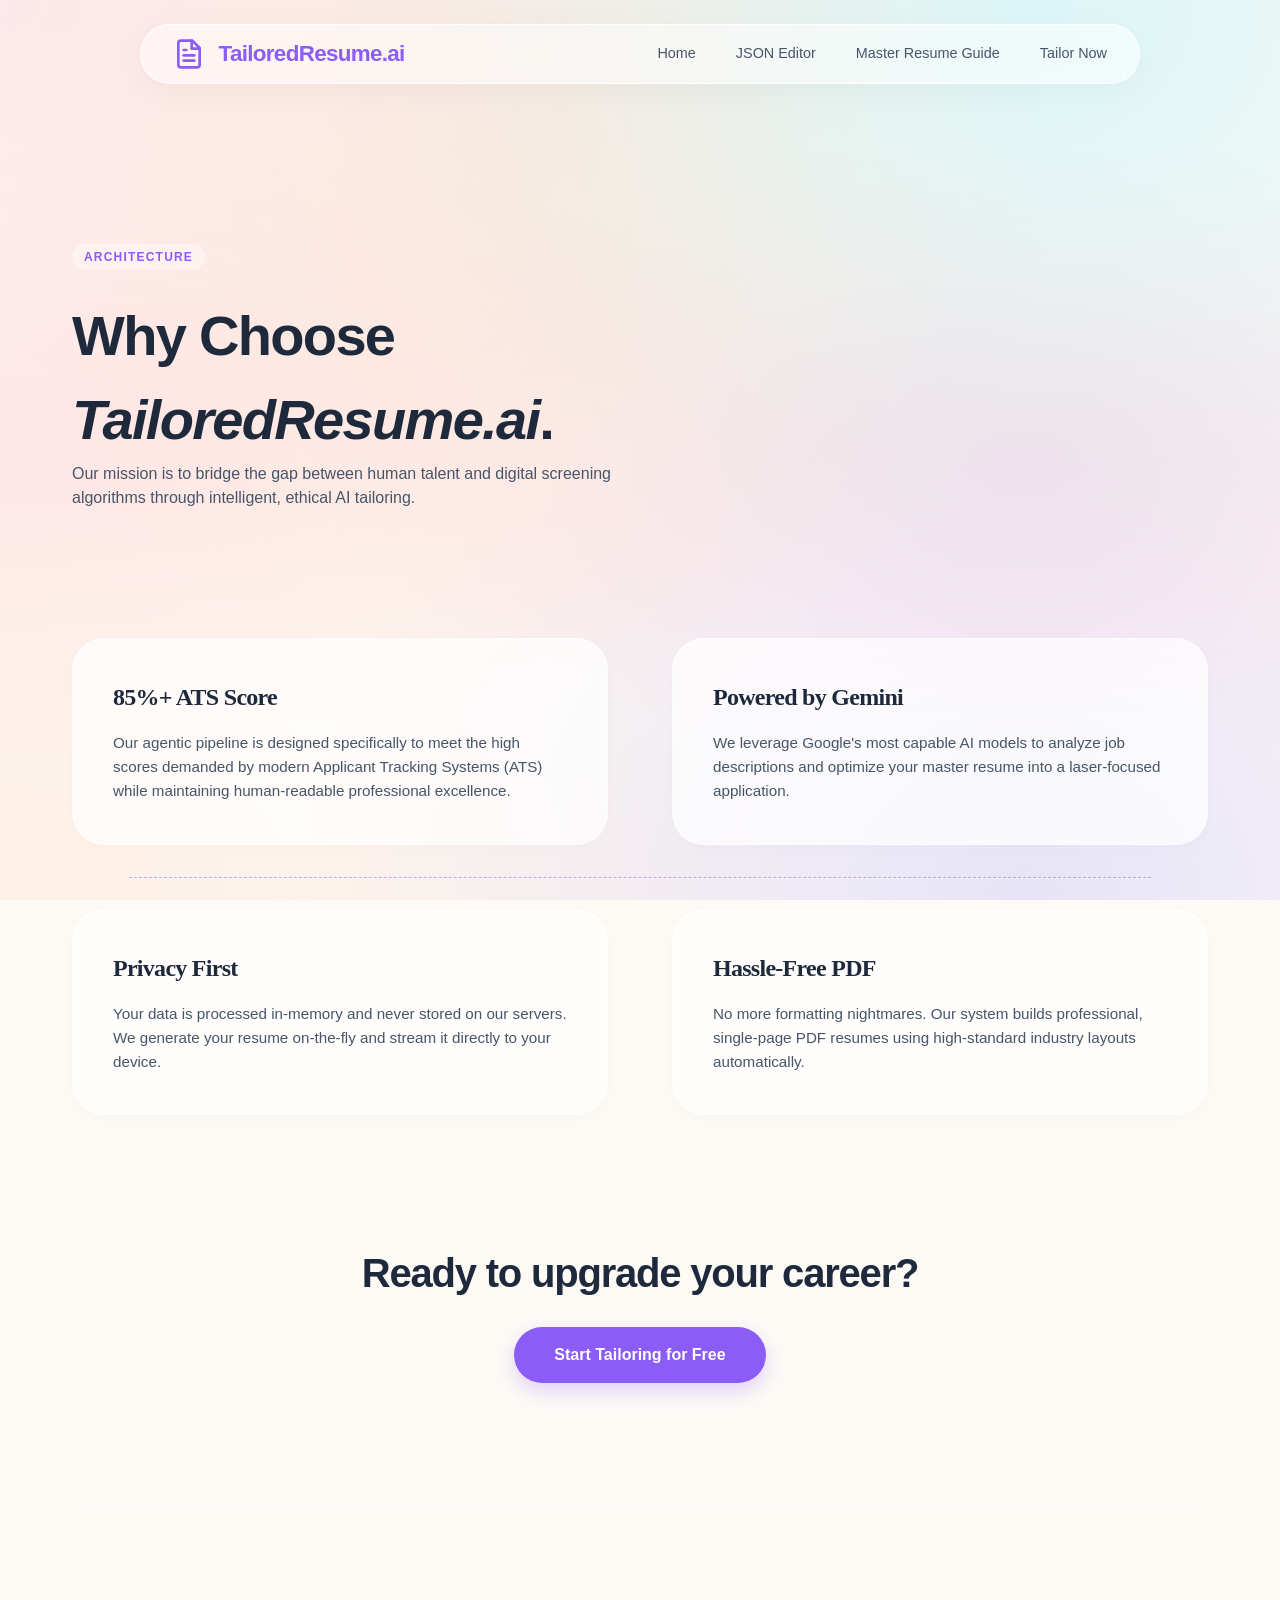
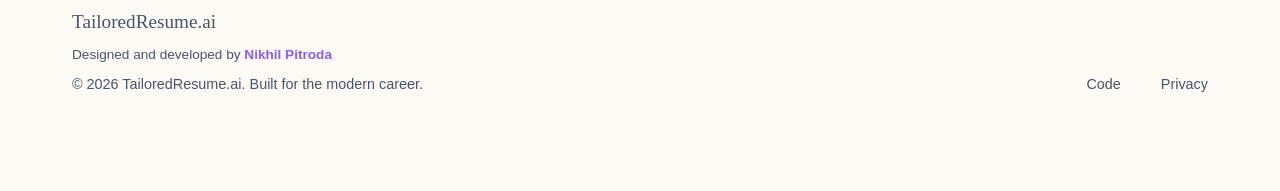
==== static/about.html @ 692249ba "Update authorship to Nikhil Pitroda and fix homepage layout" ====
<html lang="en" prefix="og: https://ogp.me/ns#">
<head>
    <meta charset="UTF-8">
    <meta name="viewport" content="width=device-width, initial-scale=1.0">
    <title>About | Precision AI Resume Architecture | TailoredResume.ai</title>
    <meta name="description" content="Discover the elite Agentic AI architecture by Nikhil Pitroda. TailoredResume.ai: Precision Scriptorium engine for advanced career resume development and ATS optimization.">
    <meta name="keywords" content="TailoredResume.ai, Nikhil Pitroda, Agentic AI, Precision Scriptorium, Student Career AI, AI Resume Tech, CV Tailoring Agent, resume optimization architecture">
    <meta name="author" content="Nikhil Pitroda">
    <meta name="robots" content="index, follow">
    
    <meta property="og:type" content="article">
    <meta property="og:url" content="https://tailored-resume-ai.vercel.app/about">
    <meta property="og:title" content="Architecture & Mission | TailoredResume.ai by Nikhil Pitroda">
    <meta property="og:description" content="Discover the elite AI technology behind our resume tailoring engine.">
    <meta property="og:image" content="https://tailored-resume-ai.vercel.app/og-image.png">
    <meta property="og:site_name" content="TailoredResume.ai">

    <meta property="twitter:card" content="summary_large_image">
    <meta property="twitter:title" content="Precision Resume Architecture | Nikhil Pitroda">
    <meta property="twitter:image" content="https://tailored-resume-ai.vercel.app/og-image.png">

    <link rel="canonical" href="https://tailored-resume-ai.vercel.app/about" />
    <link rel="icon" href="favicon.svg" type="image/svg+xml">
    <link rel="stylesheet" href="css/styles.css">

    <!-- Structured Data: Breadcrumbs -->
    <script type="application/ld+json">
    {
      "@context": "https://schema.org",
      "@type": "BreadcrumbList",
      "itemListElement": [{
        "@type": "ListItem",
        "position": 1,
        "name": "Home",
        "item": "https://tailored-resume-ai.vercel.app/"
      },{
        "@type": "ListItem",
        "position": 2,
        "name": "About",
        "item": "https://tailored-resume-ai.vercel.app/about"
      }]
    }
    </script>
</head>
<body id="top">

    <header>
        <div class="header-inner">
            <a href="/" class="logo">
                <svg xmlns="http://www.w3.org/2000/svg" width="24" height="24" viewBox="0 0 24 24" fill="none" stroke="currentColor" stroke-width="2" stroke-linecap="round" stroke-linejoin="round"><path d="M14.5 2H6a2 2 0 0 0-2 2v16a2 2 0 0 0 2 2h12a2 2 0 0 0 2-2V7.5L14.5 2z"/><polyline points="14 2 14 8 20 8"/><line x1="16" y1="13" x2="8" y2="13"/><line x1="16" y1="17" x2="8" y2="17"/><line x1="10" y1="9" x2="8" y2="9"/></svg>
                <span>TailoredResume.ai</span>
            </a>
            <nav class="nav-links">
                <a href="/">Home</a>
                <a href="/editor">JSON Editor</a>
                <a href="/guide">Master Resume Guide</a>
                <a href="/input">Tailor Now</a>
            </nav>
        </div>
    </header>

    <main class="container">

        <section style="margin-bottom: 4rem; padding: 8.5rem 0 4rem;">
            <div class="badge">Architecture</div>
            <h1 style="font-size: 3.5rem;">Why Choose <br><i>TailoredResume.ai</i>.</h1>
            <p style="color:var(--text-secondary); max-width: 600px;">Our mission is to bridge the gap between human talent and digital screening algorithms through intelligent, ethical AI tailoring.</p>
        </section>

        <div class="sections-grid" style="grid-template-columns: repeat(2, 1fr); gap: 4rem; margin-top: 2rem;">
            <div class="stat-card">
                <h3>85%+ ATS Score</h3>
                <p>Our agentic pipeline is designed specifically to meet the high scores demanded by modern Applicant Tracking Systems (ATS) while maintaining human-readable professional excellence.</p>
            </div>
            <div class="stat-card">
                <h3>Powered by Gemini</h3>
                <p>We leverage Google's most capable AI models to analyze job descriptions and optimize your master resume into a laser-focused application.</p>
            </div>
            <div class="stat-card">
                <h3>Privacy First</h3>
                <p>Your data is processed in-memory and never stored on our servers. We generate your resume on-the-fly and stream it directly to your device.</p>
            </div>
            <div class="stat-card">
                <h3>Hassle-Free PDF</h3>
                <p>No more formatting nightmares. Our system builds professional, single-page PDF resumes using high-standard industry layouts automatically.</p>
            </div>
        </div>

        <section style="margin: 8rem 0; text-align: center;">
            <h2 style="font-size: 2.5rem; margin-bottom: 1.5rem;">Ready to upgrade your career?</h2>
            <a href="/input" class="btn btn-primary">Start Tailoring for Free</a>
        </section>

        <footer>
            <div style="display: flex; justify-content: space-between; align-items: flex-end; width: 100%;">
                <div>
                    <p style="font-family: 'Newsreader', serif; font-size: 1.2rem; margin-bottom: 0.5rem;">TailoredResume.ai</p>
                    <p style="font-size: 0.85rem; color: var(--text-secondary); margin-bottom: 0.5rem;">
                        Designed and developed by <a href="#" target="_blank" style="color: var(--primary-accent); text-decoration: none; font-weight: 600;">Nikhil Pitroda</a>
                    </p>
                    <p>&copy; 2026 TailoredResume.ai. Built for the modern career.</p>
                </div>
                <div class="nav-links">
                    <a href="https://github.com/krish1440/TailoredResume.ai" target="_blank">Code</a>
                    <a href="/privacy">Privacy</a>
                </div>
            </div>
        </footer>
    </div>

    <button id="back-to-top" class="back-to-top" title="Go to top">
        <svg xmlns="http://www.w3.org/2000/svg" width="20" height="20" viewBox="0 0 24 24" fill="none"
            stroke="currentColor" stroke-width="2" stroke-linecap="round" stroke-linejoin="round">
            <polyline points="18 15 12 9 6 15" />
        </svg>
    </button>

    <script src="js/common.js"></script>
</body>
</html>
---- static/css/styles.css ----
/* Scroll to Top Button */
.back-to-top {
    position: fixed;
    bottom: 30px;
    right: 30px;
    width: 45px;
    height: 45px;
    background: var(--surface);
    color: var(--primary-accent);
    border: 1px solid var(--outline);
    border-radius: 50%;
    display: flex;
    align-items: center;
    justify-content: center;
    cursor: pointer;
    opacity: 0;
    visibility: hidden;
    transition: var(--transition-smooth);
    z-index: 1000;
    box-shadow: 0 4px 15px rgba(0,0,0,0.05);
}

.back-to-top.visible {
    opacity: 1;
    visibility: visible;
}

.back-to-top:hover {
    background: var(--primary-accent);
    color: white;
    transform: translateY(-5px);
    box-shadow: 0 8px 25px rgba(217, 119, 6, 0.2);
}


@import url('https://fonts.googleapis.com/css2?family=Nunito:wght@400;500;600;700;800;900&display=swap');

:root {
    /* Design Tokens: VibeSync Pastel */
    --bg-primary: #fdfaf6;
    --text-primary: #1e293b;
    --text-secondary: #475569;
    --surface: rgba(255, 255, 255, 0.7);
    --surface-low: rgba(255, 255, 255, 0.4);
    --surface-high: #ffffff;
    --primary-accent: #8b5cf6;
    --primary-dim: #ddd6fe;
    --outline: rgba(255, 255, 255, 0.6);
    --radius-sm: 16px;
    --radius-md: 24px;
    --radius-xl: 32px;
    --radius-pill: 9999px;
    --shadow-ambient: 0 10px 40px rgba(139, 92, 246, 0.15);
    --transition-smooth: all 0.4s cubic-bezier(0.16, 1, 0.3, 1);
    --primary-gradient: linear-gradient(135deg, #a78bfa 0%, #8b5cf6 100%);
    --pastel-mesh: radial-gradient(at 40% 20%, hsla(28,100%,74%,0.15) 0px, transparent 50%),
                   radial-gradient(at 80% 0%, hsla(189,100%,56%,0.15) 0px, transparent 50%),
                   radial-gradient(at 0% 50%, hsla(355,100%,93%,0.5) 0px, transparent 50%),
                   radial-gradient(at 80% 50%, hsla(340,100%,76%,0.15) 0px, transparent 50%),
                   radial-gradient(at 0% 100%, hsla(22,100%,77%,0.15) 0px, transparent 50%),
                   radial-gradient(at 80% 100%, hsla(242,100%,70%,0.15) 0px, transparent 50%),
                   radial-gradient(at 0% 0%, hsla(343,100%,76%,0.15) 0px, transparent 50%);
}

* {
    margin: 0;
    padding: 0;
    box-sizing: border-box;
}

body {
    font-family: 'Nunito', -apple-system, BlinkMacSystemFont, "Segoe UI", Roboto, Helvetica, Arial, sans-serif;
    background-color: var(--bg-primary);
    background-image: var(--pastel-mesh);
    background-attachment: fixed;
    color: var(--text-primary);
    line-height: 1.5;
    -webkit-font-smoothing: antialiased;
    overflow-x: hidden;
}

h1, h2, h3, h4 {
    font-weight: 800;
    letter-spacing: -0.03em;
}

.container {
    max-width: 1200px;
    margin: 0 auto;
    padding: 0 2rem;
}

/* Header */
header {
    width: 100%;
    max-width: 1000px;
    margin: 1.5rem auto;
    position: sticky;
    top: 1.5rem;
    z-index: 100;
    background: rgba(255, 255, 255, 0.5);
    backdrop-filter: blur(20px);
    border: 1px solid rgba(255, 255, 255, 0.8);
    border-radius: var(--radius-pill);
    transition: var(--transition-smooth);
    box-shadow: 0 8px 32px rgba(0, 0, 0, 0.04);
}

.header-inner {
    display: flex;
    justify-content: space-between;
    align-items: center;
    padding: 0.75rem 2rem;
}

.logo {
    display: flex;
    align-items: center;
    gap: 0.85rem;
    font-size: 1.4rem;
    color: var(--primary-accent);
    font-weight: 800;
    text-decoration: none;
    letter-spacing: -0.03em;
}

.logo svg {
    color: var(--primary-accent);
    width: 32px;
    height: 32px;
}

.nav-links {
    display: flex;
    gap: 2.5rem;
}

.nav-links a {
    text-decoration: none;
    color: var(--text-secondary);
    font-size: 0.9rem;
    font-weight: 500;
    transition: var(--transition-smooth);
    position: relative;
}

.nav-links a::after {
    content: '';
    position: absolute;
    bottom: -4px;
    left: 0;
    width: 0;
    height: 1px;
    background: var(--primary-accent);
    transition: var(--transition-smooth);
}

.nav-links a:hover {
    color: var(--text-primary);
}

.nav-links a:hover::after {
    width: 100%;
}

/* Hero Section */
.hero {
    padding: 8.5rem 0 7rem;
    text-align: left;
    max-width: 800px;
    position: relative;
}

.background-visuals {
    position: absolute;
    top: 50%;
    right: -20%;
    transform: translateY(-50%);
    width: 600px;
    height: 600px;
    z-index: -1;
    pointer-events: none;
}

.bg-shape {
    position: absolute;
    filter: blur(1px);
    animation: float 20s infinite alternate cubic-bezier(0.4, 0, 0.2, 1);
}

.bg-shape-1 {
    top: 10%;
    right: 20%;
    animation-duration: 25s;
}

.bg-shape-2 {
    bottom: 20%;
    right: 40%;
    animation-delay: -5s;
    animation-duration: 30s;
}

.bg-shape-3 {
    top: 40%;
    right: 10%;
    animation-delay: -10s;
    animation-duration: 35s;
}

@keyframes float {
    0% { transform: translateY(0) rotate(0deg) scale(1); }
    33% { transform: translateY(-40px) rotate(5deg) scale(1.05); }
    66% { transform: translateY(20px) rotate(-5deg) scale(0.95); }
    100% { transform: translateY(0) rotate(0deg) scale(1); }
}

.hero h1 {
    font-size: 4.5rem;
    line-height: 1.1;
    margin-bottom: 2rem;
    animation: fadeInUp 0.8s ease-out;
}

.hero p {
    font-size: 1.25rem;
    color: var(--text-secondary);
    margin-bottom: 3rem;
    line-height: 1.6;
    animation: fadeInUp 1s ease-out;
}

@keyframes fadeInUp {
    from { opacity: 0; transform: translateY(20px); }
    to { opacity: 1; transform: translateY(0); }
}

.btn {
    display: inline-flex;
    align-items: center;
    justify-content: center;
    padding: 1rem 2.5rem;
    border-radius: var(--radius-pill);
    font-weight: 700;
    text-decoration: none;
    cursor: pointer;
    transition: var(--transition-smooth);
    border: none;
    font-family: 'Nunito', sans-serif;
    font-size: 1rem;
}

.btn-primary {
    background: var(--primary-accent);
    color: white;
    box-shadow: 0 8px 20px rgba(139, 92, 246, 0.25);
}

.btn-primary:hover {
    transform: translateY(-3px) scale(1.02);
    box-shadow: 0 12px 25px rgba(139, 92, 246, 0.35);
    filter: brightness(1.05);
}

.btn-secondary {
    background: white;
    color: var(--text-primary);
    box-shadow: 0 4px 15px rgba(0, 0, 0, 0.05);
    border: 1px solid var(--outline);
}

.btn-secondary:hover {
    background: #f8fafc;
    transform: translateY(-2px);
    box-shadow: 0 8px 25px rgba(0, 0, 0, 0.08);
}


/* Home Page Content */
.badge {
    display: inline-block;
    padding: 0.25rem 0.75rem;
    background: var(--surface-low);
    color: var(--primary-accent);
    border-radius: var(--radius-md);
    font-size: 0.75rem;
    font-weight: 700;
    letter-spacing: 0.1em;
    text-transform: uppercase;
    margin-bottom: 1.5rem;
}

/* Cards & Sections */
.sections-grid {
    display: grid;
    grid-template-columns: repeat(auto-fit, minmax(250px, 1fr));
    gap: 2rem;
    margin-top: 4rem;
}

/* Feature/Stat Cards */
.stat-card {
    padding: 2.5rem;
    background: var(--surface);
    border-radius: var(--radius-xl);
    border: 1px solid var(--outline);
    transition: var(--transition-smooth);
    position: relative;
    overflow: hidden;
    display: flex;
    flex-direction: column;
    justify-content: flex-start;
    box-shadow: 0 4px 15px rgba(0, 0, 0, 0.02);
}

.stat-card:hover {
    transform: translateY(-8px);
    box-shadow: var(--shadow-ambient);
    border-color: rgba(94, 23, 235, 0.3);
}

.stat-card h3 {
    margin-bottom: 0.5rem;
    font-size: 1.25rem;
}

.stat-card p {
    color: var(--text-secondary);
    font-size: 0.95rem;
    line-height: 1.6;
}

.stat-card::before {
    content: "";
    position: absolute;
    top: 0;
    left: 0;
    width: 2px;
    height: 0;
    background: var(--primary-accent);
    transition: var(--transition-smooth);
}

.stat-card:hover {
    transform: translateY(-12px);
    box-shadow: var(--shadow-ambient);
    background: var(--surface);
}

.stat-card:hover::before {
    height: 100%;
}

.stat-card h3 {
    font-family: 'Newsreader', serif;
    font-size: 1.5rem;
    margin-bottom: 1rem;
    color: var(--text-primary);
}

.stat-card p {
    font-size: 0.95rem;
    color: var(--text-secondary);
    line-height: 1.6;
}

/* Steps Connection Decorative Element */
@media (min-width: 992px) {
    .sections-grid {
        position: relative;
    }
    
    .sections-grid::after {
        content: "";
        position: absolute;
        top: 50%;
        left: 5%;
        right: 5%;
        height: 1px;
        background: var(--outline);
        z-index: -1;
        opacity: 0.5;
        border-top: 1px dashed var(--primary-accent);
    }
}

/* Form Styles */
.card {
    background: var(--surface);
    padding: 4rem;
    border-radius: var(--radius-sm);
    box-shadow: var(--shadow-ambient);
    margin: 4rem 0;
    border: 1px solid var(--outline);
}

.input-group {
    margin-bottom: 3rem;
}

.input-group label {
    display: block;
    margin-bottom: 1rem;
    font-size: 0.8rem;
    font-weight: 600;
    letter-spacing: 0.1em;
    text-transform: uppercase;
    color: var(--text-secondary);
}

textarea, input[type="text"] {
    width: 100%;
    padding: 1.25rem;
    border: none;
    border-bottom: 1px solid var(--outline);
    background: var(--surface-low);
    font-family: 'Inter', sans-serif;
    font-size: 1rem;
    transition: var(--transition-smooth);
    border-radius: var(--radius-sm);
}

textarea:focus, input[type="text"]:focus {
    outline: none;
    border-bottom-color: var(--primary-accent);
    background: var(--surface);
}

/* Result / Preview */
.result-grid {
    display: grid;
    grid-template-columns: 1fr 340px;
    gap: 4rem;
    margin-top: 4rem;
}

#resume-preview {
    background: white;
    padding: 5rem;
    border-radius: var(--radius-sm);
    box-shadow: var(--shadow-ambient);
    font-size: 0.9rem;
    color: #333;
    min-height: 1000px;
    border: 1px solid var(--outline);
}

.sidebar {
    position: sticky;
    top: 6rem;
    height: fit-content;
}

.score-display {
    text-align: center;
    padding: 3rem;
    background: var(--surface);
    border-radius: var(--radius-sm);
    border: 1px solid var(--outline);
    margin-bottom: 2rem;
}

.score-circle {
    width: 120px;
    height: 120px;
    border: 8px solid var(--surface-low);
    border-top: 8px solid var(--primary-accent);
    border-radius: 50%;
    display: flex;
    align-items: center;
    justify-content: center;
    margin: 0 auto 1.5rem;
    font-size: 2rem;
    font-family: 'Newsreader', serif;
    font-weight: 700;
}

/* Insight Bars */
.insight-row {
    margin-bottom: 1.5rem;
}

.insight-label {
    display: flex;
    justify-content: space-between;
    font-size: 0.8rem;
    font-weight: 600;
    color: var(--text-primary);
    margin-bottom: 0.5rem;
}

.progress-bar {
    width: 100%;
    height: 4px;
    background: var(--surface-low);
    border-radius: 2px;
    overflow: hidden;
}

.progress-fill {
    height: 100%;
    background: var(--primary-accent);
    border-radius: 2px;
    transition: width 1.5s cubic-bezier(0.16, 1, 0.3, 1);
}

/* Loading Overlay */
#loading {
    display: none;
    position: fixed;
    top: 0; left: 0; right: 0; bottom: 0;
    background: rgba(250, 249, 247, 0.95);
    z-index: 1000;
    justify-content: center;
    align-items: center;
    flex-direction: column;
    animation: fadeIn 0.3s ease;
}

.loading-overlay {
    position: fixed;
    top: 0;
    left: 0;
    width: 100%;
    height: 100%;
    background: rgba(10, 12, 11, 0.95); /* Deep obsidian background */
    backdrop-filter: blur(12px);
    display: none; /* Controlled by JS */
    justify-content: center;
    align-items: center;
    z-index: 9999;
    flex-direction: column;
}

.loading-spinner {
    width: 60px;
    height: 60px;
    border: 3px solid rgba(217, 119, 6, 0.1);
    border-top: 3px solid var(--primary-accent);
    border-radius: 50%;
    animation: spin 1s linear infinite;
    margin-bottom: 2rem;
}

.loading-overlay p {
    color: var(--primary-accent) !important;
    font-family: 'Newsreader', serif;
    font-size: 1.8rem;
    font-weight: 500;
    letter-spacing: 0.05em;
    text-shadow: 0 4px 10px rgba(0,0,0,0.3);
}

@keyframes spin {
    0% { transform: rotate(0deg); }
    100% { transform: rotate(360deg); }
}

@keyframes fadeOut {
    from { opacity: 1; }
    to { opacity: 0; }
}

@keyframes fadeIn {
    from { opacity: 0; }
    to { opacity: 1; }
}

.spinner {
    width: 60px;
    height: 60px;
    border: 2px solid var(--outline);
    border-top: 2px solid var(--primary-accent);
    border-radius: 50%;
    animation: spin 1.2s cubic-bezier(0.5, 0, 0.5, 1) infinite;
}

@keyframes spin {
    0% { transform: rotate(0deg); }
    100% { transform: rotate(360deg); }
}

footer {
    padding: 6rem 0;
    margin-top: 4rem;
    border-top: 1px solid var(--outline);
    text-align: left;
}

footer p {
    color: var(--text-secondary);
    font-size: 0.9rem;
}

/* Modal Styles */
.modal-overlay {
    position: fixed;
    top: 0; left: 0; right: 0; bottom: 0;
    background: rgba(26, 28, 27, 0.4);
    backdrop-filter: blur(8px);
    z-index: 2000;
    display: none;
    align-items: center;
    justify-content: center;
    padding: 2rem;
}

.modal-overlay.active {
    display: flex;
    animation: fadeIn 0.4s ease;
}

.modal-card {
    background: var(--bg-primary);
    padding: 4rem;
    max-width: 500px;
    width: 100%;
    border-radius: var(--radius-sm);
    box-shadow: 0 40px 100px rgba(0,0,0,0.15);
    text-align: left;
    position: relative;
    border: 1px solid var(--outline);
    animation: modalSlide 0.5s cubic-bezier(0.16, 1, 0.3, 1);
}

.modal-card h2 {
    font-size: 2.2rem;
    margin-bottom: 1.5rem;
    line-height: 1.2;
}

.modal-card p {
    color: var(--text-secondary);
    font-size: 1.1rem;
    line-height: 1.6;
}

@keyframes modalSlide {
    from { transform: translateY(30px) scale(0.98); opacity: 0; }
    to { transform: translateY(0) scale(1); opacity: 1; }
}

@media (max-width: 768px) {
    header { padding: 1.5rem 0; }
    .hero h1 { font-size: 3rem; }
    .sections-grid { grid-template-columns: 1fr; }
    .modal-card { padding: 2.5rem; }
}




/* Toast Notifications: The Elegant Feedback */
.toast-container {
    position: fixed;
    bottom: 2rem;
    right: 2rem;
    z-index: 9999;
    display: flex;
    flex-direction: column;
    gap: 1rem;
    pointer-events: none;
}

.toast {
    background: var(--surface);
    color: var(--text-primary);
    padding: 1rem 1.5rem;
    border-radius: var(--radius-sm);
    box-shadow: 0 10px 30px rgba(0, 0, 0, 0.1);
    border: 1px solid var(--outline);
    display: flex;
    align-items: center;
    gap: 1rem;
    font-size: 0.9rem;
    font-weight: 500;
    pointer-events: auto;
    animation: slideIn 0.4s cubic-bezier(0.16, 1, 0.3, 1);
    min-width: 300px;
}

.toast.success {
    border-left: 4px solid #10b981;
}

.toast.error {
    border-left: 4px solid #ef4444;
}

@keyframes slideIn {
    from { opacity: 0; transform: translateX(30px); }
    to { opacity: 1; transform: translateX(0); }
}

@keyframes fadeOut {
    to { opacity: 0; transform: translateY(10px); }
}

/* Profile Builder Form */
.item-card {
    background: var(--surface);
    border-radius: var(--radius-md);
    padding: 2.5rem;
    margin-bottom: 2rem;
    position: relative;
    border: 1px solid var(--outline); /* Felt border */
    transition: var(--transition-smooth);
}

.item-card:hover {
    background: var(--surface-low);
    transform: translateY(-2px);
    box-shadow: var(--shadow-ambient);
}

.item-card h4 {
    color: var(--primary-accent);
    margin-bottom: 2rem;
    font-family: 'Newsreader', serif;
    font-size: 1.4rem;
    font-weight: 600;
}

.form-section {
    background: white;
    border: 1px solid var(--border-color);
    border-radius: 12px;
    padding: 2rem;
    margin-bottom: 2rem;
    transition: transform 0.3s ease, border-color 0.3s ease;
}

.form-section:hover {
    border-color: var(--primary-accent);
}

.form-section h3 {
    font-family: 'Newsreader', serif;
    font-size: 1.5rem;
    margin-bottom: 1.5rem;
    display: flex;
    align-items: center;
    gap: 10px;
    color: var(--text-primary);
}

.form-row {
    display: grid;
    grid-template-columns: 1fr 1fr;
    gap: 1.5rem;
    margin-bottom: 1.2rem;
}

@media (max-width: 768px) {
    .form-row {
        grid-template-columns: 1fr;
    }
}

.form-group label {
    display: block;
    font-family: 'Manrope', sans-serif;
    font-size: 0.75rem;
    font-weight: 600;
    text-transform: uppercase;
    letter-spacing: 0.05em;
    color: var(--text-secondary);
    margin-bottom: 0.65rem;
}

.form-group input, 
.form-group textarea {
    width: 100%;
    padding: 0.75rem 0;
    font-family: 'Inter', sans-serif;
    font-size: 1rem;
    color: var(--text-primary);
    background: transparent;
    border: none;
    border-bottom: 1px solid var(--outline);
    border-radius: 0;
    transition: var(--transition-smooth);
}

.form-group input:focus, 
.form-group textarea:focus {
    outline: none;
    border-bottom: 1px solid var(--primary-accent);
}

.bullet-item {
    display: flex;
    gap: 10px;
    margin-bottom: 0.8rem;
}

.remove-btn {
    background: transparent;
    color: #ef4444;
    border: 1px solid rgba(239, 68, 68, 0.2);
    border-radius: var(--radius-sm);
    padding: 0.25rem 0.75rem;
    cursor: pointer;
    font-size: 0.85rem;
    font-weight: 600;
    transition: var(--transition-smooth);
}

.remove-btn:hover {
    background: #fef2f2;
    border-color: #ef4444;
}

.add-btn {
    background: var(--surface-low);
    color: var(--primary-accent);
    border: 1px dashed var(--primary-accent);
    border-radius: var(--radius-sm);
    padding: 1rem;
    width: 100%;
    cursor: pointer;
    font-weight: 600;
    font-size: 0.75rem;
    text-transform: uppercase;
    letter-spacing: 0.1em;
    margin-top: 1.5rem;
    transition: var(--transition-smooth);
}

.add-btn:hover {
    background: var(--surface-high);
    border-style: solid;
}

.form-tabs {
    display: flex;
    gap: 1rem;
    margin-bottom: 3rem;
}

.tab-btn {
    padding: 1rem 2rem;
    background: var(--surface-low);
    border: 1px solid var(--outline);
    color: var(--text-secondary);
    border-radius: var(--radius-sm);
    cursor: pointer;
    font-weight: 500;
    transition: var(--transition-smooth);
}

.tab-btn.active {
    background: var(--primary-accent);
    color: white;
    border-color: var(--primary-accent);
    box-shadow: 0 10px 20px rgba(217, 119, 6, 0.1);
}

/* Version 1.1 */

/* 
    Mobile Experience Warning: The Precision Scriptorium 
    Designed for small screens to guide towards desktop for better UI interaction.
*/
#mobile-warning {
    display: none;
    position: fixed;
    top: 0;
    left: 0;
    width: 100vw;
    height: 100vh;
    background: var(--bg-primary);
    background-image: 
        radial-gradient(circle at 2px 2px, rgba(217, 119, 6, 0.05) 1px, transparent 0);
    background-size: 30px 30px;
    z-index: 99999;
    padding: 2.5rem 1.5rem;
    overflow-y: auto;
    flex-direction: column;
    align-items: center;
}

@media (max-width: 992px) {
    body.mobile-blocked #mobile-warning {
        display: flex !important;
    }
    body.mobile-blocked > *:not(#mobile-warning) {
        display: none !important;
    }
    body.mobile-blocked {
        overflow: hidden !important;
        background: var(--bg-primary);
    }
}

/* Global Responsiveness for Informational Pages */
@media (max-width: 768px) {
    .container {
        padding: 0 1.5rem;
    }
    h1 {
        font-size: 2.5rem !important;
    }
    .hero {
        padding: 5rem 0 3rem;
    }
    .sections-grid {
        grid-template-columns: 1fr !important;
        gap: 2rem;
    }
    .stat-card {
        padding: 2rem;
    }
    header .header-inner {
        padding: 1rem 1.5rem;
    }
    .nav-links {
        gap: 1.25rem;
    }
    .nav-links a {
        font-size: 0.8rem;
    }
    footer {
        flex-direction: column;
        align-items: flex-start !important;
        gap: 2rem;
        padding: 4rem 0;
    }
    .card {
        padding: 2rem;
    }
    #pdf-preview-frame {
        height: 600px !important;
    }
}

.mw-container {
    max-width: 500px;
    width: 100%;
    display: flex;
    flex-direction: column;
    gap: 3rem;
    animation: fadeInUp 0.8s cubic-bezier(0.16, 1, 0.3, 1);
}

.mw-header {
    margin-top: 2rem;
}

.mw-logo {
    display: flex;
    align-items: center;
    justify-content: center;
    gap: 0.75rem;
    font-family: 'Newsreader', serif;
    font-size: 1.8rem;
    font-style: italic;
    color: var(--text-primary);
    font-weight: 700;
    text-decoration: none;
}

.mw-logo svg {
    color: var(--primary-accent);
}

.mw-hero {
    background: var(--surface);
    padding: 3rem 2rem;
    border-radius: var(--radius-sm);
    border: 1px solid var(--outline);
    box-shadow: var(--shadow-ambient);
    position: relative;
    overflow: hidden;
    text-align: center;
}

.mw-hero::after {
    content: "";
    position: absolute;
    top: 0;
    right: 0;
    width: 100px;
    height: 100px;
    background: radial-gradient(circle, rgba(217, 119, 6, 0.08) 0%, transparent 70%);
    pointer-events: none;
}

.mw-hero h2 {
    font-size: 2rem;
    line-height: 1.2;
    margin-bottom: 1.5rem;
    color: var(--text-primary);
    font-family: 'Newsreader', serif;
}

.mw-hero p {
    color: var(--text-secondary);
    font-size: 1.05rem;
    line-height: 1.6;
}

.mw-pulse-icon {
    width: 64px;
    height: 64px;
    background: var(--surface-low);
    border-radius: 50%;
    display: flex;
    align-items: center;
    justify-content: center;
    margin: 0 auto 2rem;
    color: var(--primary-accent);
    animation: pulseGlow 2s infinite;
}

@keyframes pulseGlow {
    0% { box-shadow: 0 0 0 0 rgba(217, 119, 6, 0.2); }
    70% { box-shadow: 0 0 0 20px rgba(217, 119, 6, 0); }
    100% { box-shadow: 0 0 0 0 rgba(217, 119, 6, 0); }
}

.mw-app-details {
    text-align: left;
}

.mw-app-details h3 {
    font-size: 1.3rem;
    margin-bottom: 2rem;
    border-bottom: 1px solid var(--outline);
    padding-bottom: 1rem;
    font-family: 'Newsreader', serif;
}

.mw-step {
    display: flex;
    gap: 1.5rem;
    margin-bottom: 2rem;
}

.mw-step-num {
    font-family: 'Newsreader', serif;
    font-size: 1.5rem;
    font-weight: 700;
    color: var(--primary-accent);
    opacity: 0.5;
    flex-shrink: 0;
}

.mw-step-content h4 {
    font-size: 1.1rem;
    margin-bottom: 0.5rem;
    font-family: 'Manrope', sans-serif;
    font-weight: 700;
}

.mw-step-content p {
    font-size: 0.95rem;
    color: var(--text-secondary);
    line-height: 1.5;
}

.mw-footer {
    margin-top: auto;
    padding: 3rem 0 2rem;
    border-top: 1px solid var(--outline);
    width: 100%;
    text-align: center;
}

.mw-footer p {
    font-size: 0.85rem;
    color: var(--text-secondary);
}

.mw-footer span {
    color: var(--primary-accent);
    font-weight: 600;
}

.mw-footer .code-policy {
    margin-top: 0.75rem;
    font-family: 'Newsreader', serif;
    font-style: italic;
    font-size: 1.2rem;
    color: var(--text-primary);
    display: flex;
    flex-direction: column;
    gap: 0.25rem;
}

.mw-footer .code-policy-sub {
    font-size: 0.75rem;
    letter-spacing: 0.1em;
    text-transform: uppercase;
    color: var(--primary-accent);
    font-style: normal;
    font-weight: 700;
}

/* Loading Overlay Apple Light Theme */
.loading-overlay {
    position: fixed;
    top: 0; left: 0; right: 0; bottom: 0;
    background: rgba(255, 255, 255, 0.85);
    backdrop-filter: blur(10px);
    z-index: 9999;
    display: flex;
    align-items: center;
    justify-content: center;
    flex-direction: column;
}

.loading-steps-container {
    background: var(--surface);
    padding: 3rem;
    border-radius: var(--radius-xl);
    box-shadow: var(--shadow-ambient);
    border: 1px solid var(--outline);
    width: 100%;
    max-width: 400px;
    display: flex;
    flex-direction: column;
    gap: 1.5rem;
}

.loading-step {
    display: flex;
    align-items: center;
    gap: 1rem;
    color: var(--text-secondary);
    font-size: 1.1rem;
    font-weight: 500;
    transition: var(--transition-smooth);
    opacity: 0.4;
}

.loading-step.active {
    opacity: 1;
    color: var(--text-primary);
}

.loading-step.completed {
    opacity: 1;
}

.step-icon {
    width: 28px;
    height: 28px;
    border-radius: 50%;
    border: 2px solid currentColor;
    display: flex;
    align-items: center;
    justify-content: center;
    transition: var(--transition-smooth);
}

.step-icon svg {
    width: 16px;
    height: 16px;
    stroke: currentColor;
    stroke-width: 3;
    stroke-linecap: round;
    stroke-linejoin: round;
    fill: none;
    opacity: 0;
    transform: scale(0.5);
    transition: all 0.3s cubic-bezier(0.175, 0.885, 0.32, 1.275);
}

.loading-step.active .step-icon {
    border-color: var(--primary-accent);
    color: var(--primary-accent);
    animation: pulse-border 1.5s infinite;
}

.loading-step.completed .step-icon {
    background: var(--primary-accent);
    border-color: var(--primary-accent);
    color: white;
}

.loading-step.completed .step-icon svg {
    opacity: 1;
    transform: scale(1);
}

@keyframes pulse-border {
    0% { box-shadow: 0 0 0 0 rgba(94, 23, 235, 0.4); }
    70% { box-shadow: 0 0 0 10px rgba(94, 23, 235, 0); }
    100% { box-shadow: 0 0 0 0 rgba(94, 23, 235, 0); }
}

/* Akiflow-style Landing Page Styles */
.hero-bg-blur {
    position: absolute;
    top: 0; left: 0; right: 0; bottom: 0;
    overflow: hidden;
    z-index: -1;
    pointer-events: none;
}
.hero-bg-blur::before,
.hero-bg-blur::after {
    content: "";
    position: absolute;
    width: 60vw;
    height: 60vw;
    border-radius: 50%;
    filter: blur(120px);
    opacity: 0.15;
    animation: float-blur 12s ease-in-out infinite alternate;
}
.hero-bg-blur::before {
    background: #5e17eb;
    top: -20%;
    left: -10%;
}
.hero-bg-blur::after {
    background: #0ea5e9;
    bottom: -20%;
    right: -10%;
    animation-delay: -6s;
    animation-duration: 15s;
}

@keyframes float-blur {
    0% { transform: translate(0, 0) scale(1); }
    100% { transform: translate(5%, 5%) scale(1.1); }
}

.hero-pill {
    display: inline-flex;
    align-items: center;
    gap: 8px;
    padding: 6px 16px;
    background: rgba(94, 23, 235, 0.05);
    color: var(--primary-accent);
    border: 1px solid rgba(94, 23, 235, 0.15);
    border-radius: 100px;
    font-size: 0.85rem;
    font-weight: 600;
    margin-bottom: 1.5rem;
    animation: fade-in-up 0.6s ease-out forwards;
    opacity: 0;
}

.hero-title-container h1 {
    font-size: 4rem;
    line-height: 1.1;
    letter-spacing: -0.03em;
    font-weight: 800;
    margin-bottom: 1rem;
    animation: fade-in-up 0.8s ease-out forwards;
    opacity: 0;
}

.hero-gradient-text {
    background: var(--primary-gradient);
    -webkit-background-clip: text;
    -webkit-text-fill-color: transparent;
    display: inline-block;
}

.hero-subtitle {
    font-size: 1.25rem;
    color: var(--text-secondary);
    max-width: 650px;
    margin: 0 auto 2rem auto;
    animation: fade-in-up 1s ease-out forwards;
    opacity: 0;
}

.hero-subtitle strong {
    color: var(--primary-accent);
    font-weight: 600;
}

.hero-cta-container {
    animation: fade-in-up 1.2s ease-out forwards;
    opacity: 0;
    display: flex;
    flex-direction: column;
    align-items: center;
    gap: 1.5rem;
}

.hero-cta-btn {
    background: var(--primary-accent);
    color: white;
    font-size: 1.1rem;
    font-weight: 600;
    padding: 14px 32px;
    border-radius: 12px;
    text-decoration: none;
    transition: var(--transition-smooth);
    box-shadow: 0 4px 15px rgba(94, 23, 235, 0.3);
}

.hero-cta-btn:hover {
    background: var(--primary-dim);
    transform: translateY(-2px);
    box-shadow: 0 8px 25px rgba(94, 23, 235, 0.4);
}

.hero-trust {
    display: flex;
    flex-direction: column;
    align-items: center;
    gap: 8px;
    font-size: 0.85rem;
    font-weight: 600;
}
.hero-avatars {
    display: flex;
    align-items: center;
}
.hero-avatars img {
    width: 32px;
    height: 32px;
    border-radius: 50%;
    border: 2px solid white;
    margin-left: -10px;
}
.hero-avatars img:first-child { margin-left: 0; }
.hero-stars {
    color: #fbbf24;
    letter-spacing: 2px;
}

/* Dashboard Mockup Section */
.dashboard-mockup-section {
    position: relative;
    margin-top: 4rem;
    animation: fade-in-up 1.5s ease-out forwards;
    opacity: 0;
    display: flex;
    justify-content: center;
}

.dashboard-mockup-img {
    width: 100%;
    max-width: 1000px;
    border-radius: var(--radius-xl);
    box-shadow: 0 20px 40px rgba(0, 0, 0, 0.1);
    border: 1px solid var(--outline);
    position: relative;
    z-index: 2;
}

.floating-icon {
    position: absolute;
    width: 48px;
    height: 48px;
    background: white;
    border-radius: 12px;
    box-shadow: 0 10px 25px rgba(0,0,0,0.1);
    display: flex;
    align-items: center;
    justify-content: center;
    z-index: 3;
    animation: float-icon 6s ease-in-out infinite;
}

.icon-pdf { top: -20px; left: 10%; color: #ef4444; animation-delay: 0s; }
.icon-ai { top: 30%; right: -20px; color: var(--primary-accent); animation-delay: 1.5s; }
.icon-check { bottom: 20%; left: -20px; color: #10b981; animation-delay: 3s; }

@keyframes fade-in-up {
    from { opacity: 0; transform: translateY(30px); }
    to { opacity: 1; transform: translateY(0); }
}

@keyframes float-icon {
    0% { transform: translateY(0px); }
    50% { transform: translateY(-15px); }
    100% { transform: translateY(0px); }
}

/* SaaS Dashboard UI Overrides */
.form-tabs {
    display: inline-flex;
    background: var(--surface-low);
    padding: 6px;
    border-radius: var(--radius-xl);
    margin-bottom: 2.5rem;
    border: 1px solid var(--outline);
}

.tab-btn {
    padding: 10px 24px;
    border: none;
    background: transparent;
    border-radius: var(--radius-md);
    font-weight: 600;
    color: var(--text-secondary);
    cursor: pointer;
    transition: var(--transition-smooth);
    font-family: inherit;
    font-size: 0.95rem;
}

.tab-btn.active {
    background: var(--surface);
    color: var(--primary-accent);
    box-shadow: 0 4px 12px rgba(0,0,0,0.05);
}

.tab-btn:hover:not(.active) {
    color: var(--text-primary);
}

input[type="text"], input[type="email"], textarea {
    width: 100%;
    padding: 14px 18px;
    border: 1px solid var(--outline);
    border-radius: var(--radius-md);
    background: var(--surface-high);
    font-family: inherit;
    font-size: 0.95rem;
    color: var(--text-primary);
    transition: var(--transition-smooth);
    box-shadow: inset 0 2px 4px rgba(0,0,0,0.02);
}

input[type="text"]:focus, input[type="email"]:focus, textarea:focus {
    outline: none;
    border-color: var(--primary-accent);
    box-shadow: 0 0 0 4px rgba(94, 23, 235, 0.15);
}

.form-section, .card {
    background: var(--surface);
    border: 1px solid var(--outline);
    border-radius: var(--radius-xl);
    padding: 2.5rem;
    box-shadow: 0 8px 30px rgba(0,0,0,0.03);
    margin-bottom: 2rem;
}

/* Results Page SVG Ring */
.score-ring-container {
    position: relative;
    width: 200px;
    height: 200px;
    margin: 0 auto;
}

.score-ring-container svg {
    transform: rotate(-90deg);
    width: 100%;
    height: 100%;
}

.score-ring-container circle {
    fill: transparent;
    stroke-width: 12;
    r: 85;
    cx: 100;
    cy: 100;
}

.ring-bg {
    stroke: var(--surface-low);
}

.ring-progress {
    stroke: url(#score-gradient);
    stroke-linecap: round;
    color: var(--primary-accent);
    font-weight: 600;
}

.hero-cta-container {
    animation: fade-in-up 1.2s ease-out forwards;
    opacity: 0;
    display: flex;
    flex-direction: column;
    align-items: center;
    gap: 1.5rem;
}

.hero-cta-btn {
    background: var(--primary-accent);
    color: white;
    font-size: 1.1rem;
    font-weight: 600;
    padding: 14px 32px;
    border-radius: 12px;
    text-decoration: none;
    transition: var(--transition-smooth);
    box-shadow: 0 4px 15px rgba(94, 23, 235, 0.3);
}

.hero-cta-btn:hover {
    background: var(--primary-dim);
    transform: translateY(-2px);
    box-shadow: 0 8px 25px rgba(94, 23, 235, 0.4);
}

.hero-trust {
    display: flex;
    flex-direction: column;
    align-items: center;
    gap: 8px;
    font-size: 0.85rem;
    font-weight: 600;
}
.hero-avatars {
    display: flex;
    align-items: center;
}
.hero-avatars img {
    width: 32px;
    height: 32px;
    border-radius: 50%;
    border: 2px solid white;
    margin-left: -10px;
}
.hero-avatars img:first-child { margin-left: 0; }
.hero-stars {
    color: #fbbf24;
    letter-spacing: 2px;
}

/* Dashboard Mockup Section */
.dashboard-mockup-section {
    position: relative;
    margin-top: 4rem;
    animation: fade-in-up 1.5s ease-out forwards;
    opacity: 0;
    display: flex;
    justify-content: center;
}

.dashboard-mockup-img {
    width: 100%;
    max-width: 1000px;
    border-radius: var(--radius-xl);
    box-shadow: 0 20px 40px rgba(0, 0, 0, 0.1);
    border: 1px solid var(--outline);
    position: relative;
    z-index: 2;
}

.floating-icon {
    position: absolute;
    width: 48px;
    height: 48px;
    background: white;
    border-radius: 12px;
    box-shadow: 0 10px 25px rgba(0,0,0,0.1);
    display: flex;
    align-items: center;
    justify-content: center;
    z-index: 3;
    animation: float-icon 6s ease-in-out infinite;
}

.icon-pdf { top: -20px; left: 10%; color: #ef4444; animation-delay: 0s; }
.icon-ai { top: 30%; right: -20px; color: var(--primary-accent); animation-delay: 1.5s; }
.icon-check { bottom: 20%; left: -20px; color: #10b981; animation-delay: 3s; }

@keyframes fade-in-up {
    from { opacity: 0; transform: translateY(30px); }
    to { opacity: 1; transform: translateY(0); }
}

@keyframes float-icon {
    0% { transform: translateY(0px); }
    50% { transform: translateY(-15px); }
    100% { transform: translateY(0px); }
}

/* SaaS Dashboard UI Overrides */
.form-tabs {
    display: inline-flex;
    background: var(--surface-low);
    padding: 6px;
    border-radius: var(--radius-xl);
    margin-bottom: 2.5rem;
    border: 1px solid var(--outline);
}

.tab-btn {
    padding: 10px 24px;
    border: none;
    background: transparent;
    border-radius: var(--radius-md);
    font-weight: 600;
    color: var(--text-secondary);
    cursor: pointer;
    transition: var(--transition-smooth);
    font-family: inherit;
    font-size: 0.95rem;
}

.tab-btn.active {
    background: var(--surface);
    color: var(--primary-accent);
    box-shadow: 0 4px 12px rgba(0,0,0,0.05);
}

.tab-btn:hover:not(.active) {
    color: var(--text-primary);
}

input[type="text"], input[type="email"], textarea {
    width: 100%;
    padding: 14px 18px;
    border: 1px solid var(--outline);
    border-radius: var(--radius-md);
    background: var(--surface-high);
    font-family: inherit;
    font-size: 0.95rem;
    color: var(--text-primary);
    transition: var(--transition-smooth);
    box-shadow: inset 0 2px 4px rgba(0,0,0,0.02);
}

input[type="text"]:focus, input[type="email"]:focus, textarea:focus {
    outline: none;
    border-color: var(--primary-accent);
    box-shadow: 0 0 0 4px rgba(94, 23, 235, 0.15);
}

.form-section, .card {
    background: var(--surface);
    border: 1px solid var(--outline);
    border-radius: var(--radius-xl);
    padding: 2.5rem;
    box-shadow: 0 8px 30px rgba(0,0,0,0.03);
    margin-bottom: 2rem;
}

/* Results Page SVG Ring */
.score-ring-container {
    position: relative;
    width: 200px;
    height: 200px;
    margin: 0 auto;
}

.score-ring-container svg {
    transform: rotate(-90deg);
    width: 100%;
    height: 100%;
}

.score-ring-container circle {
    fill: transparent;
    stroke-width: 12;
    r: 85;
    cx: 100;
    cy: 100;
}

.ring-bg {
    stroke: var(--surface-low);
}

.ring-progress {
    stroke: url(#score-gradient);
    stroke-linecap: round;
    stroke-dasharray: 534; /* 2 * PI * 85 */
    stroke-dashoffset: 534;
    transition: stroke-dashoffset 2s cubic-bezier(0.16, 1, 0.3, 1);
}

.score-text {
    position: absolute;
    top: 50%;
    left: 50%;
    transform: translate(-50%, -50%);
    font-size: 3.5rem;
    font-weight: 800;
    color: var(--text-primary);
}

@keyframes scan-laser {
    0% { top: 10%; opacity: 0; }
    15% { opacity: 1; }
    85% { opacity: 1; }
    100% { top: 75%; opacity: 0; }
}

.scanner-laser {
    position: absolute;
    width: 120%;
    left: -10%;
    height: 3px;
    background-color: var(--primary-accent);
    box-shadow: 0 0 8px var(--primary-accent), 0 0 15px var(--primary-accent);
    animation: scan-laser 1.5s ease-in-out infinite alternate;
    border-radius: 2px;
}
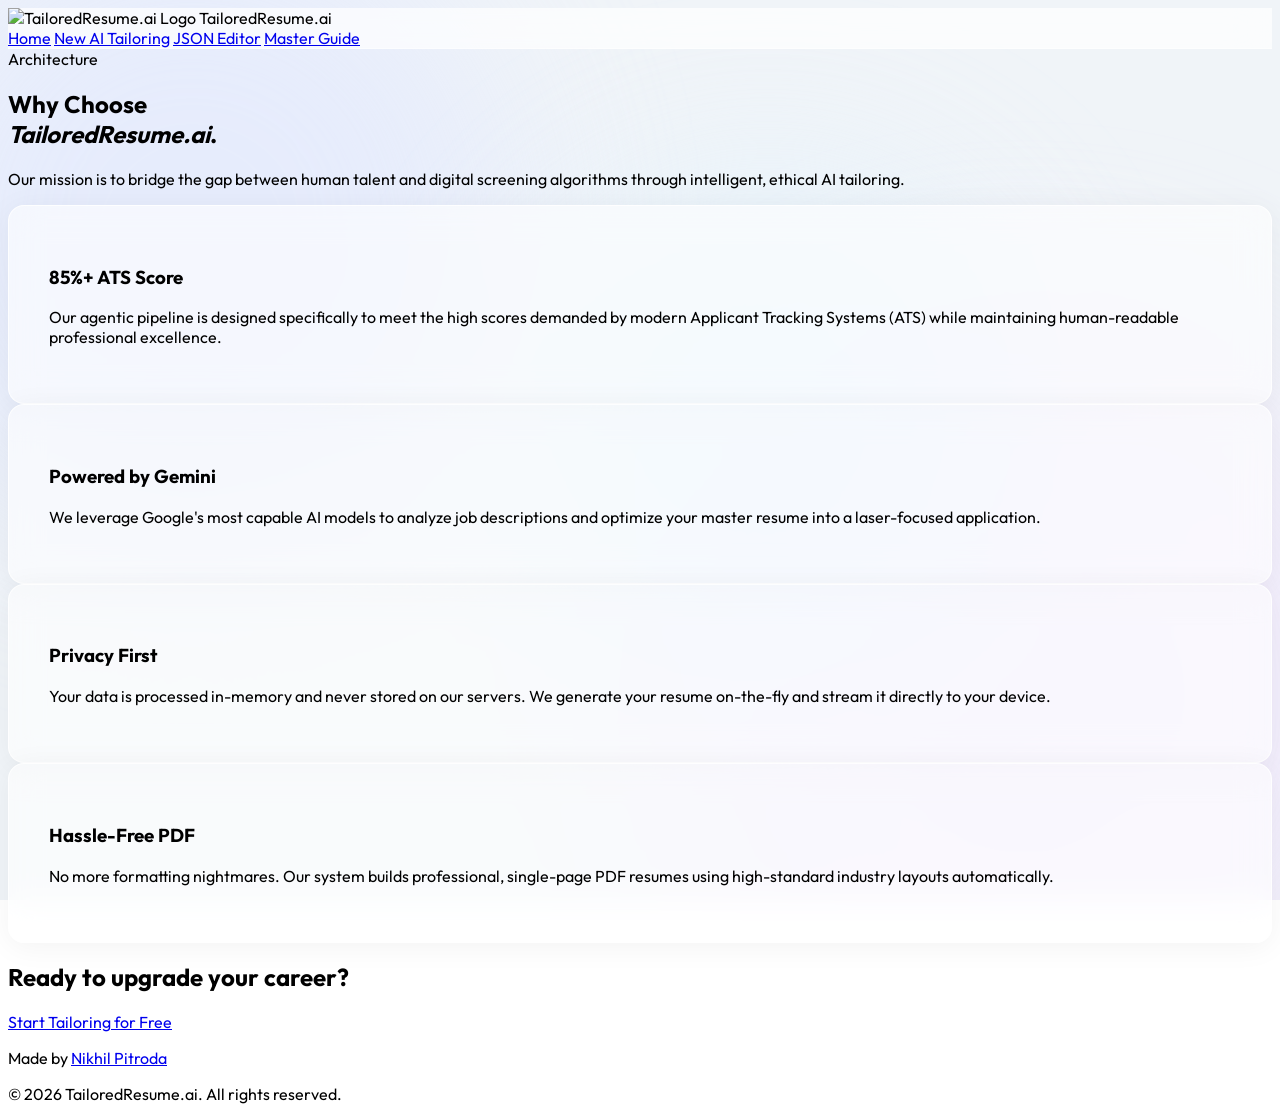
==== commit 497b5e49: "Refactor architecture section into homepage and remove glass-card styling" ====
--- a/static/about.html
+++ b/static/about.html
@@ -1,8 +1,10 @@
-<html lang="en" prefix="og: https://ogp.me/ns#">
+<!DOCTYPE html>
+<html class="light" lang="en">
 <head>
-    <meta charset="UTF-8">
-    <meta name="viewport" content="width=device-width, initial-scale=1.0">
+    <meta charset="utf-8"/>
+    <meta content="width=device-width, initial-scale=1.0" name="viewport"/>
     <title>About | Precision AI Resume Architecture | TailoredResume.ai</title>
+    
     <meta name="description" content="Discover the elite Agentic AI architecture by Nikhil Pitroda. TailoredResume.ai: Precision Scriptorium engine for advanced career resume development and ATS optimization.">
     <meta name="keywords" content="TailoredResume.ai, Nikhil Pitroda, Agentic AI, Precision Scriptorium, Student Career AI, AI Resume Tech, CV Tailoring Agent, resume optimization architecture">
     <meta name="author" content="Nikhil Pitroda">
@@ -15,107 +17,140 @@
     <meta property="og:image" content="https://tailored-resume-ai.vercel.app/og-image.png">
     <meta property="og:site_name" content="TailoredResume.ai">
 
-    <meta property="twitter:card" content="summary_large_image">
-    <meta property="twitter:title" content="Precision Resume Architecture | Nikhil Pitroda">
-    <meta property="twitter:image" content="https://tailored-resume-ai.vercel.app/og-image.png">
+    <link rel="canonical" href="https://tailored-resume-ai.vercel.app/about" />
+    <link rel="icon" href="/favicon.svg?v=2" type="image/svg+xml">
+    
+    <script src="https://cdn.tailwindcss.com?plugins=forms,container-queries"></script>
+    <link href="https://fonts.googleapis.com/css2?family=Material+Symbols+Outlined:wght,FILL@100..700,0..1&amp;display=swap" rel="stylesheet"/>
+    <link href="https://fonts.googleapis.com/css2?family=Outfit:wght@300;400;500;600;700&amp;family=Newsreader:ital,opsz,wght@0,6..72,200..800;1,6..72,200..800&amp;display=swap" rel="stylesheet"/>
+    
+    <script>
+        tailwind.config = {
+            theme: {
+                extend: {
+                    fontFamily: { 
+                        sans: ['Outfit', 'sans-serif'],
+                        serif: ['Newsreader', 'serif']
+                    },
+                    colors: { primary: "#4f46e5", secondary: "#7c3aed" }
+                }
+            }
+        }
+    </script>
+    <style>
+        body { font-family: 'Outfit', sans-serif; background: transparent; }
+        .glass-card {
+            background: rgba(255, 255, 255, 0.6) !important;
+            backdrop-filter: blur(16px) !important;
+            -webkit-backdrop-filter: blur(16px) !important;
+            border: 1px solid rgba(255, 255, 255, 0.8) !important;
+            box-shadow: 0 4px 30px rgba(0, 0, 0, 0.05) !important;
+            border-radius: 1rem !important;
+            padding: 2.5rem !important;
+        }
+        .glass-nav {
+            background: rgba(255, 255, 255, 0.7);
+            backdrop-filter: blur(20px);
+            -webkit-backdrop-filter: blur(20px);
+            border-bottom: 1px solid rgba(255, 255, 255, 0.5);
+        }
+        .animated-bg {
+            position: fixed; top: 0; left: 0; right: 0; bottom: 0; z-index: -1; background: #f0f4f8; overflow: hidden;
+        }
+        .bg-blob {
+            position: absolute; filter: blur(90px); opacity: 0.6; border-radius: 50%; animation: float 10s infinite ease-in-out alternate;
+        }
+        .blob-1 { top: -10%; left: -10%; width: 50vw; height: 50vw; background: #e0e7ff; animation-delay: 0s; }
+        .blob-2 { bottom: -20%; right: -10%; width: 60vw; height: 60vw; background: #f3e8ff; animation-delay: -2s; }
+        .blob-3 { top: 20%; left: 40%; width: 40vw; height: 40vw; background: #e0f2fe; animation-delay: -4s; }
+        @keyframes float { 0% { transform: translate(0, 0) scale(1); } 100% { transform: translate(30px, 50px) scale(1.1); } }
+    </style>
 
-    <link rel="canonical" href="https://tailored-resume-ai.vercel.app/about" />
-    <link rel="icon" href="favicon.svg" type="image/svg+xml">
-    <link rel="stylesheet" href="css/styles.css">
-
-    <!-- Structured Data: Breadcrumbs -->
     <script type="application/ld+json">
     {
       "@context": "https://schema.org",
-      "@type": "BreadcrumbList",
-      "itemListElement": [{
-        "@type": "ListItem",
-        "position": 1,
-        "name": "Home",
-        "item": "https://tailored-resume-ai.vercel.app/"
-      },{
-        "@type": "ListItem",
-        "position": 2,
-        "name": "About",
-        "item": "https://tailored-resume-ai.vercel.app/about"
-      }]
+      "@type": "WebPage",
+      "name": "About",
+      "url": "https://tailored-resume-ai.vercel.app/about",
+      "publisher": {
+        "@type": "Organization",
+        "name": "TailoredResume.ai"
+      }
     }
     </script>
+    <meta name="twitter:card" content="summary_large_image">
+    <meta name="twitter:site" content="@TailoredResume">
+    <meta name="twitter:title" content="TailoredResume.ai | Elite AI Resume Tailoring">
+    <meta name="twitter:description" content="Defeat modern ATS systems with an Agentic Pipeline that actively engineers your resume for maximum impact.">
+    <meta name="twitter:image" content="https://tailored-resume-ai.vercel.app/og-image.png">
 </head>
-<body id="top">
 
-    <header>
-        <div class="header-inner">
-            <a href="/" class="logo">
-                <svg xmlns="http://www.w3.org/2000/svg" width="24" height="24" viewBox="0 0 24 24" fill="none" stroke="currentColor" stroke-width="2" stroke-linecap="round" stroke-linejoin="round"><path d="M14.5 2H6a2 2 0 0 0-2 2v16a2 2 0 0 0 2 2h12a2 2 0 0 0 2-2V7.5L14.5 2z"/><polyline points="14 2 14 8 20 8"/><line x1="16" y1="13" x2="8" y2="13"/><line x1="16" y1="17" x2="8" y2="17"/><line x1="10" y1="9" x2="8" y2="9"/></svg>
-                <span>TailoredResume.ai</span>
-            </a>
-            <nav class="nav-links">
-                <a href="/">Home</a>
-                <a href="/editor">JSON Editor</a>
-                <a href="/guide">Master Resume Guide</a>
-                <a href="/input">Tailor Now</a>
+<body class="text-slate-800 min-h-screen flex flex-col relative">
+
+    <!-- Glassy Mesh Background -->
+    <div class="animated-bg">
+        <div class="bg-blob blob-1"></div>
+        <div class="bg-blob blob-2"></div>
+        <div class="bg-blob blob-3"></div>
+    </div>
+
+    <!-- Top Navigation Bar -->
+    <header class="glass-nav sticky top-0 z-50 transition-all duration-300">
+        <div class="flex justify-between items-center px-8 w-full max-w-7xl mx-auto h-20">
+            <div class="text-2xl font-bold text-primary flex items-center gap-2">
+                <img src="/favicon.svg?v=2" alt="TailoredResume.ai Logo" class="w-8 h-8 drop-shadow-sm" />
+                TailoredResume.ai
+            </div>
+            <nav class="hidden md:flex items-center gap-8">
+                <a class="text-slate-500 hover:text-primary transition-colors font-medium" href="/">Home</a>
+                <a class="text-slate-500 hover:text-primary transition-colors font-medium" href="/input">New AI Tailoring</a>
+                <a class="text-slate-500 hover:text-primary transition-colors font-medium" href="/editor">JSON Editor</a>
+                <a class="text-slate-500 hover:text-primary transition-colors font-medium" href="/guide">Master Guide</a>
             </nav>
         </div>
     </header>
 
-    <main class="container">
+    <main class="flex-grow px-4 md:px-8 py-16 w-full max-w-7xl mx-auto container">
+        
+        <!-- Architecture Section (Why Choose) -->
+        <div class="mt-8">
+            <section class="mb-16">
+                <div class="inline-block px-3 py-1 bg-indigo-50 text-indigo-700 rounded-full text-xs font-bold mb-6 tracking-widest uppercase">Architecture</div>
+                <h1 class="text-5xl md:text-[4rem] leading-tight font-serif text-slate-900 mb-6 tracking-tight">Why Choose <br><i class="text-primary font-serif">TailoredResume.ai</i>.</h1>
+                <p class="text-lg md:text-xl text-slate-500 max-w-2xl leading-relaxed">Our mission is to bridge the gap between human talent and digital screening algorithms through intelligent, ethical AI tailoring.</p>
+            </section>
 
-        <section style="margin-bottom: 4rem; padding: 8.5rem 0 4rem;">
-            <div class="badge">Architecture</div>
-            <h1 style="font-size: 3.5rem;">Why Choose <br><i>TailoredResume.ai</i>.</h1>
-            <p style="color:var(--text-secondary); max-width: 600px;">Our mission is to bridge the gap between human talent and digital screening algorithms through intelligent, ethical AI tailoring.</p>
-        </section>
+            <div class="grid grid-cols-1 md:grid-cols-2 gap-8 lg:gap-12 mt-12">
+                <div class="glass-card shadow-sm hover:shadow-md transition-shadow">
+                    <h3 class="text-2xl font-serif font-bold text-slate-900 mb-4">85%+ ATS Score</h3>
+                    <p class="text-slate-500 text-base leading-relaxed">Our agentic pipeline is designed specifically to meet the high scores demanded by modern Applicant Tracking Systems (ATS) while maintaining human-readable professional excellence.</p>
+                </div>
+                <div class="glass-card shadow-sm hover:shadow-md transition-shadow">
+                    <h3 class="text-2xl font-serif font-bold text-slate-900 mb-4">Powered by Gemini</h3>
+                    <p class="text-slate-500 text-base leading-relaxed">We leverage Google's most capable AI models to analyze job descriptions and optimize your master resume into a laser-focused application.</p>
+                </div>
+                <div class="glass-card shadow-sm hover:shadow-md transition-shadow">
+                    <h3 class="text-2xl font-serif font-bold text-slate-900 mb-4">Privacy First</h3>
+                    <p class="text-slate-500 text-base leading-relaxed">Your data is processed in-memory and never stored on our servers. We generate your resume on-the-fly and stream it directly to your device.</p>
+                </div>
+                <div class="glass-card shadow-sm hover:shadow-md transition-shadow">
+                    <h3 class="text-2xl font-serif font-bold text-slate-900 mb-4">Hassle-Free PDF</h3>
+                    <p class="text-slate-500 text-base leading-relaxed">No more formatting nightmares. Our system builds professional, single-page PDF resumes using high-standard industry layouts automatically.</p>
+                </div>
+            </div>
 
-        <div class="sections-grid" style="grid-template-columns: repeat(2, 1fr); gap: 4rem; margin-top: 2rem;">
-            <div class="stat-card">
-                <h3>85%+ ATS Score</h3>
-                <p>Our agentic pipeline is designed specifically to meet the high scores demanded by modern Applicant Tracking Systems (ATS) while maintaining human-readable professional excellence.</p>
-            </div>
-            <div class="stat-card">
-                <h3>Powered by Gemini</h3>
-                <p>We leverage Google's most capable AI models to analyze job descriptions and optimize your master resume into a laser-focused application.</p>
-            </div>
-            <div class="stat-card">
-                <h3>Privacy First</h3>
-                <p>Your data is processed in-memory and never stored on our servers. We generate your resume on-the-fly and stream it directly to your device.</p>
-            </div>
-            <div class="stat-card">
-                <h3>Hassle-Free PDF</h3>
-                <p>No more formatting nightmares. Our system builds professional, single-page PDF resumes using high-standard industry layouts automatically.</p>
-            </div>
+            <section class="mt-32 mb-16 text-center">
+                <h2 class="text-3xl md:text-[2.5rem] font-serif font-bold text-slate-900 mb-8">Ready to upgrade your career?</h2>
+                <a href="/input" class="bg-primary text-white font-medium px-10 py-4 rounded-md hover:bg-indigo-700 hover:shadow-lg hover:shadow-indigo-200 active:scale-95 duration-200 transition-all inline-block text-lg">Start Tailoring for Free</a>
+            </section>
         </div>
 
-        <section style="margin: 8rem 0; text-align: center;">
-            <h2 style="font-size: 2.5rem; margin-bottom: 1.5rem;">Ready to upgrade your career?</h2>
-            <a href="/input" class="btn btn-primary">Start Tailoring for Free</a>
-        </section>
+    </main>
 
-        <footer>
-            <div style="display: flex; justify-content: space-between; align-items: flex-end; width: 100%;">
-                <div>
-                    <p style="font-family: 'Newsreader', serif; font-size: 1.2rem; margin-bottom: 0.5rem;">TailoredResume.ai</p>
-                    <p style="font-size: 0.85rem; color: var(--text-secondary); margin-bottom: 0.5rem;">
-                        Designed and developed by <a href="#" target="_blank" style="color: var(--primary-accent); text-decoration: none; font-weight: 600;">Nikhil Pitroda</a>
-                    </p>
-                    <p>&copy; 2026 TailoredResume.ai. Built for the modern career.</p>
-                </div>
-                <div class="nav-links">
-                    <a href="https://github.com/krish1440/TailoredResume.ai" target="_blank">Code</a>
-                    <a href="/privacy">Privacy</a>
-                </div>
-            </div>
-        </footer>
-    </div>
+    <!-- Footer -->
+    <footer class="mt-auto py-8 text-center text-slate-500 text-sm border-t border-slate-200/50 bg-white/30 backdrop-blur-md">
+        <p class='mb-1'>Made by <a href='https://github.com/nikhilpitrodanc' target='_blank' class='font-medium hover:text-indigo-600 transition-colors'>Nikhil Pitroda</a></p><p>© 2026 TailoredResume.ai. All rights reserved.</p>
+    </footer>
 
-    <button id="back-to-top" class="back-to-top" title="Go to top">
-        <svg xmlns="http://www.w3.org/2000/svg" width="20" height="20" viewBox="0 0 24 24" fill="none"
-            stroke="currentColor" stroke-width="2" stroke-linecap="round" stroke-linejoin="round">
-            <polyline points="18 15 12 9 6 15" />
-        </svg>
-    </button>
-
-    <script src="js/common.js"></script>
 </body>
 </html>
-
